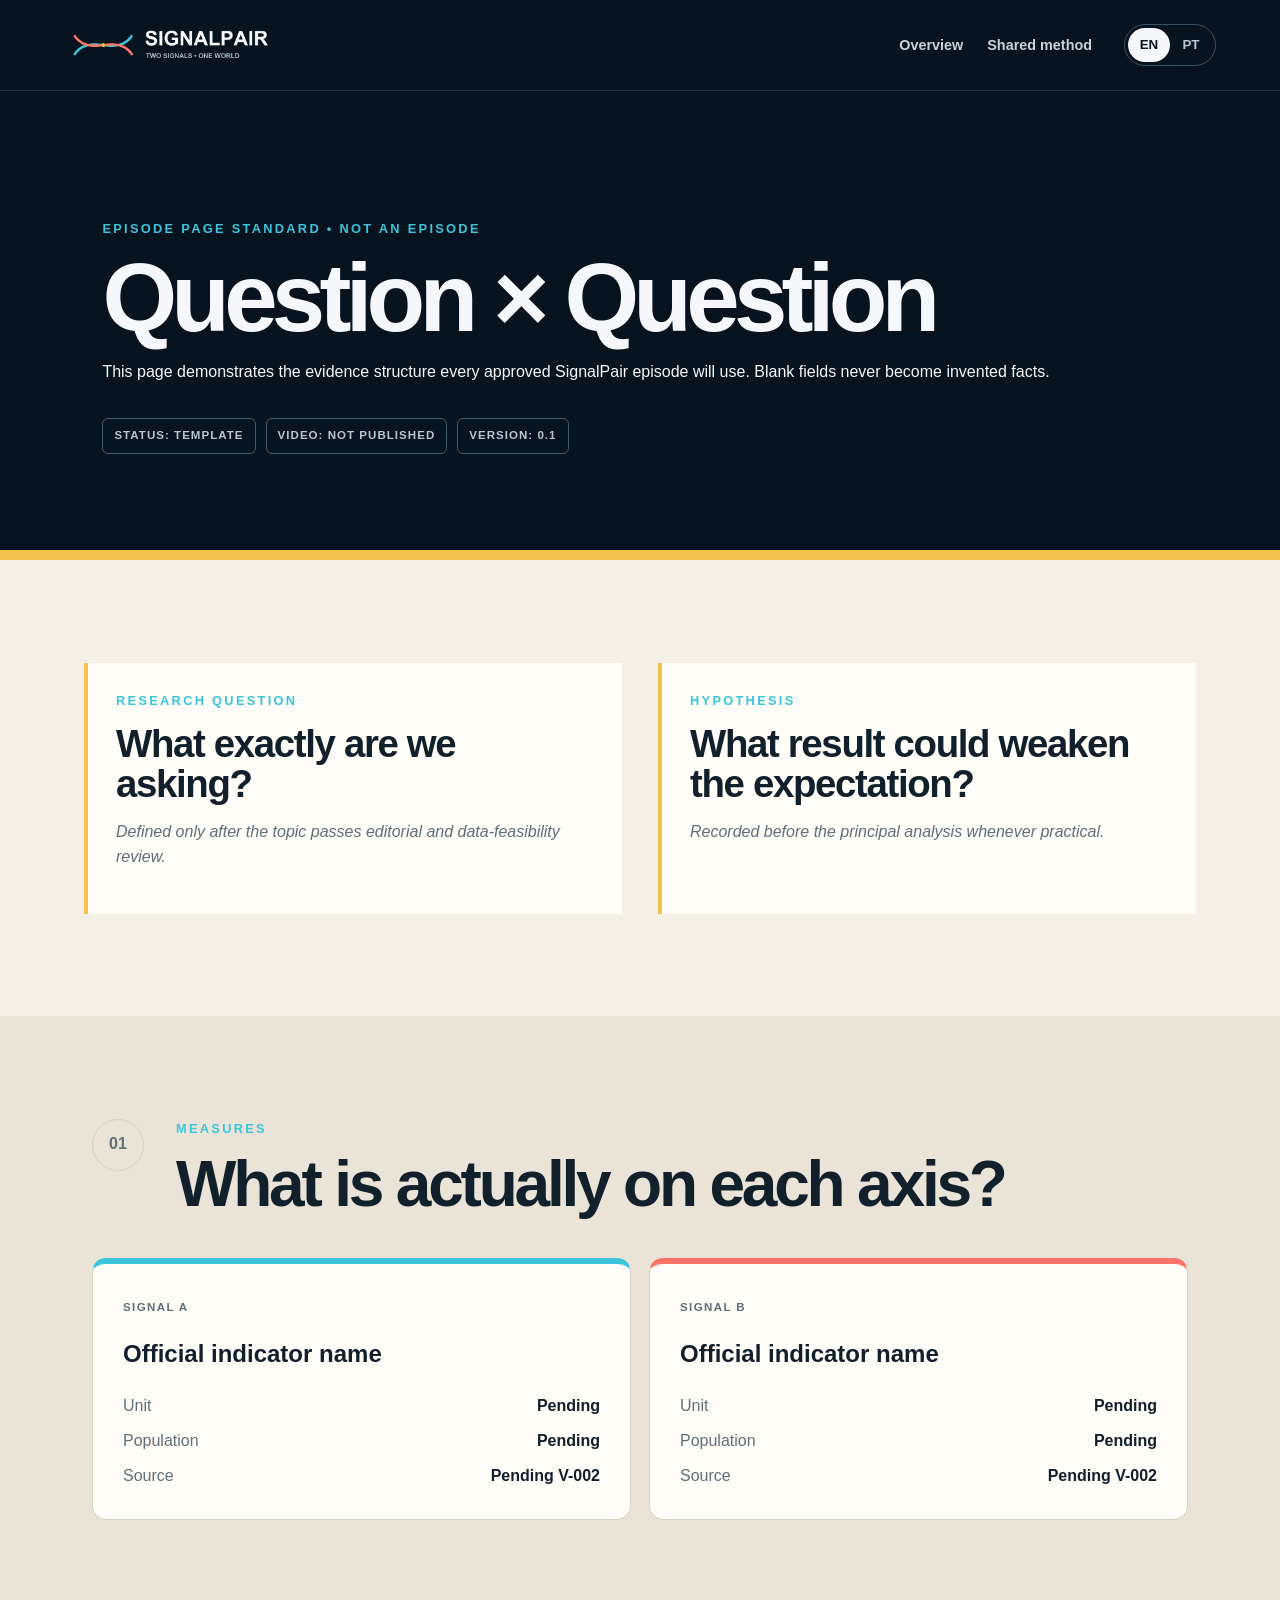
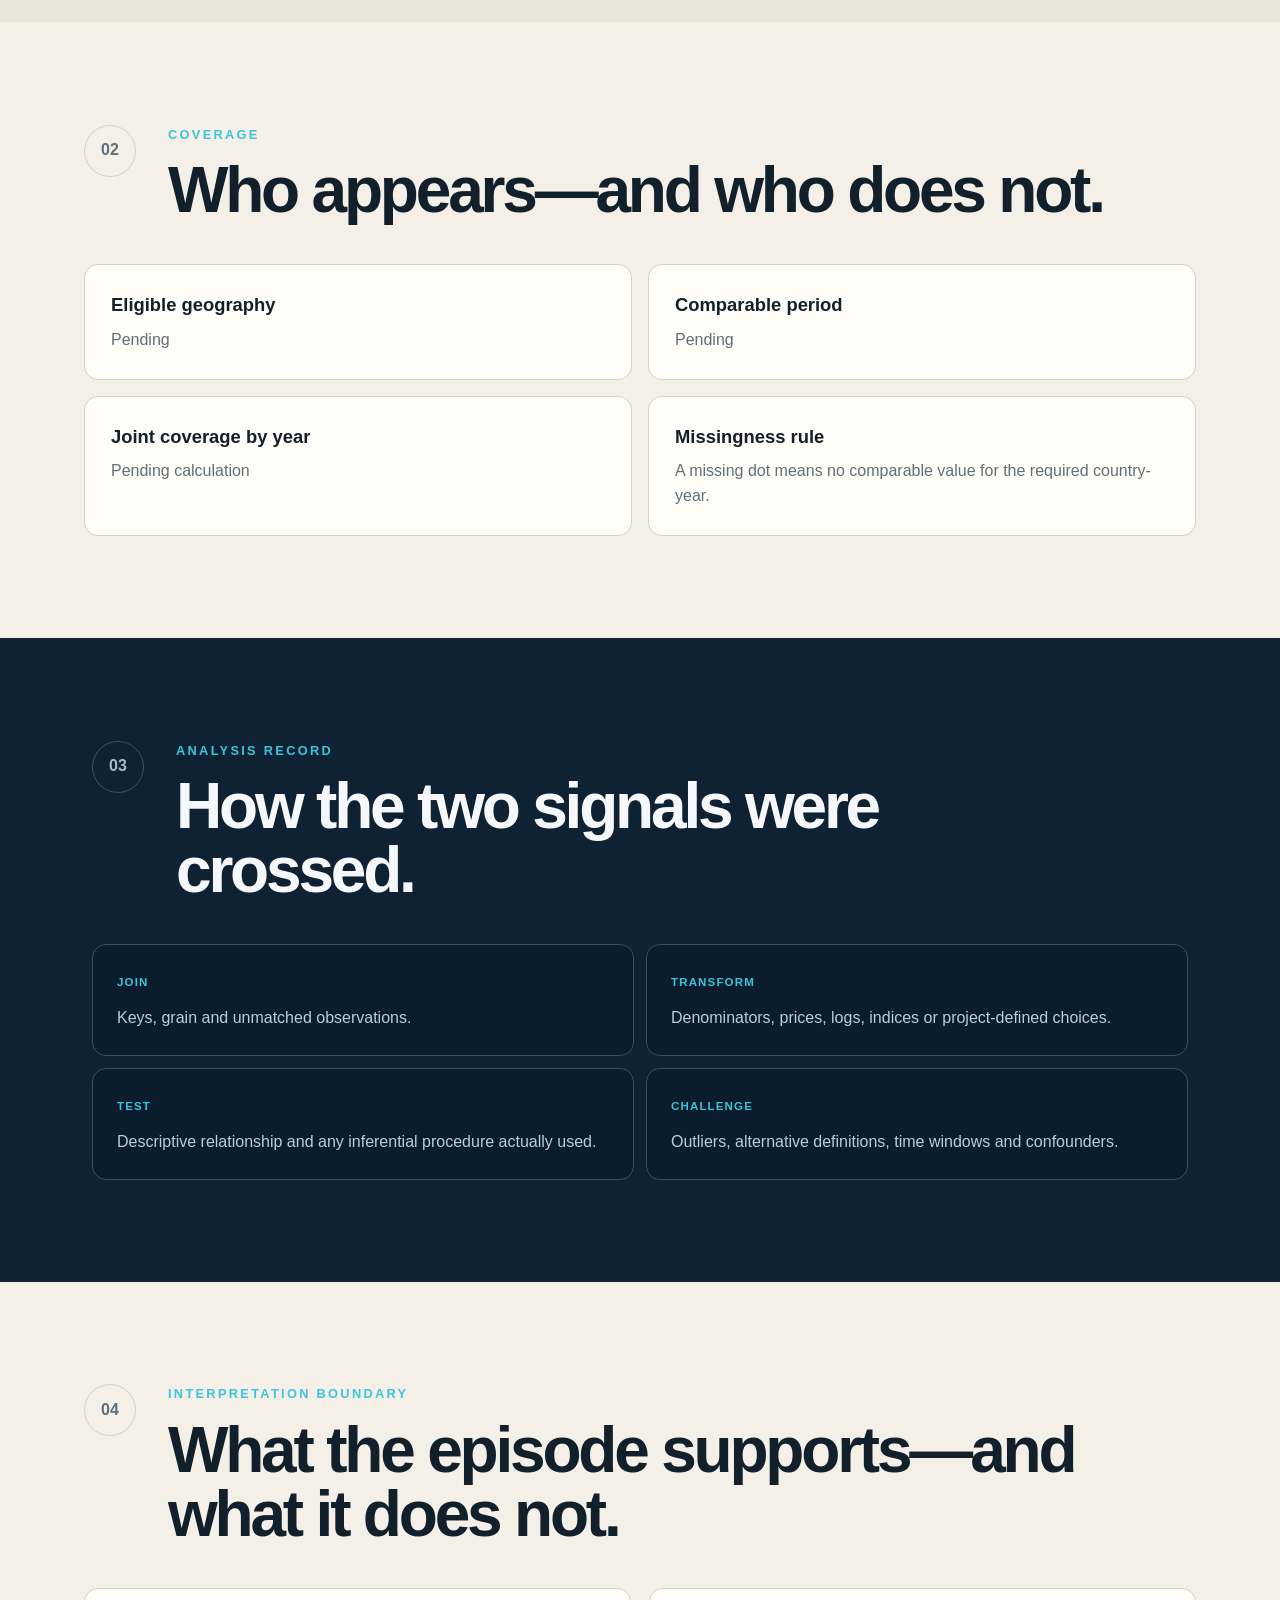
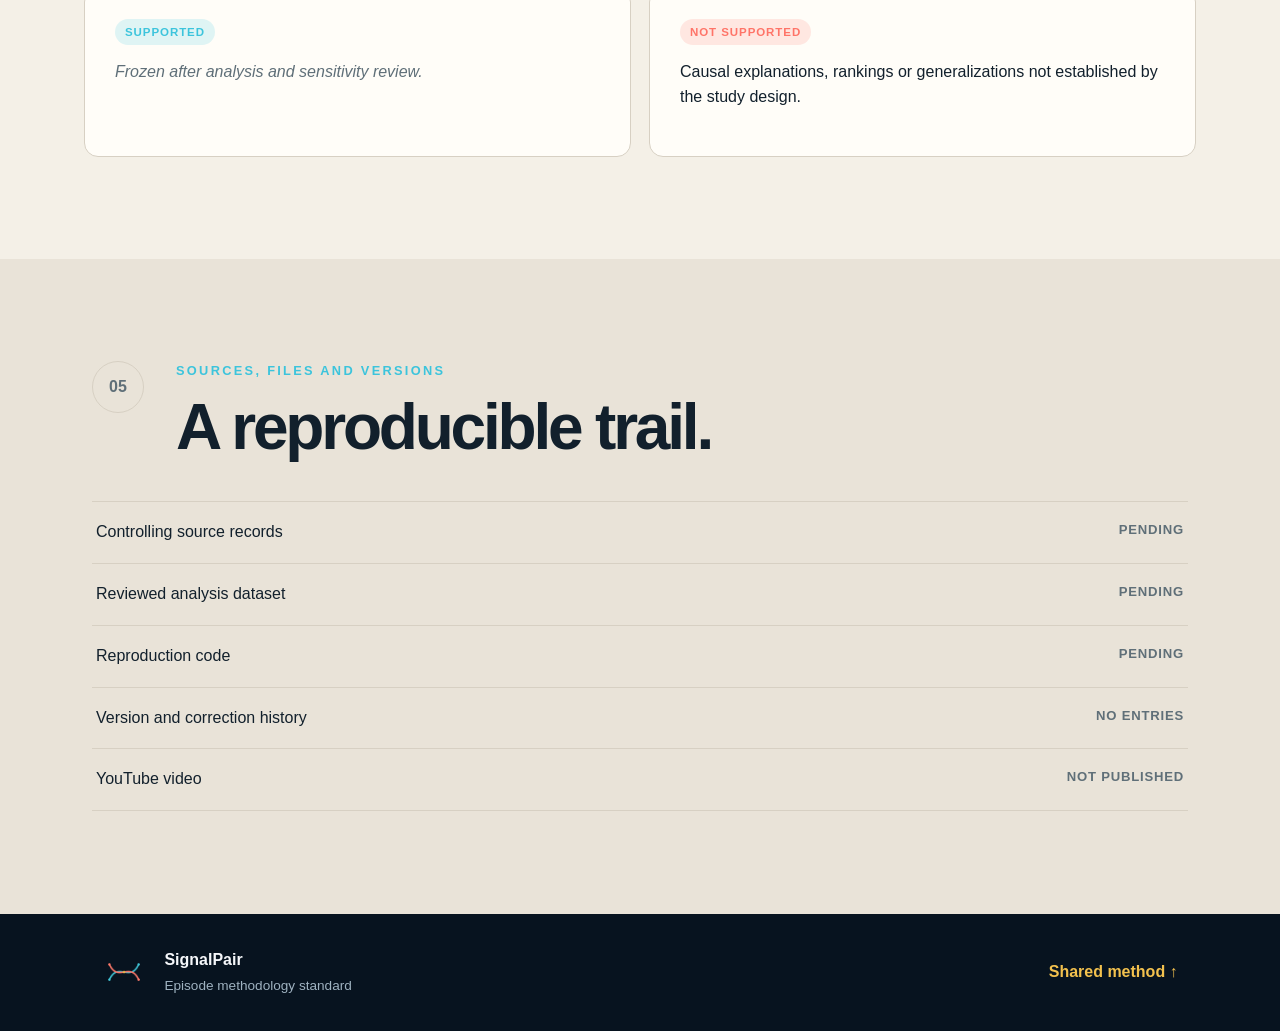
==== episode-template.html @ 3d1184ef "Launch SignalPair methodology hub" ====
<!doctype html>
<html lang="en">
<head>
  <meta charset="utf-8">
  <meta name="viewport" content="width=device-width, initial-scale=1">
  <meta name="description" content="SignalPair episode methodology page standard.">
  <meta name="theme-color" content="#07131F">
  <title>Episode page standard — SignalPair</title>
  <link rel="icon" href="assets/signalpair-profile.png">
  <link rel="stylesheet" href="styles.css">
  <script src="app.js" defer></script>
</head>
<body data-language="en">
  <a class="skip-link" href="#main">Skip to content</a>
  <div class="preview-banner" data-local-preview hidden><span data-lang="en">Template only — no episode data</span><span data-lang="pt">Apenas modelo — sem dados de episódio</span></div>
  <header class="site-header">
    <a class="brand" href="index.html" aria-label="SignalPair home"><img src="assets/signalpair-wordmark.png" alt="SignalPair"></a>
    <nav aria-label="Primary"><a href="index.html"><span data-lang="en">Overview</span><span data-lang="pt">Visão geral</span></a><a href="methodology.html"><span data-lang="en">Shared method</span><span data-lang="pt">Método compartilhado</span></a></nav>
    <div class="language-switch" role="group" aria-label="Language"><button type="button" data-set-language="en" aria-pressed="true">EN</button><button type="button" data-set-language="pt" aria-pressed="false">PT</button></div>
  </header>

  <main id="main">
    <section class="page-hero template-hero">
      <p class="eyebrow" data-lang="en">EPISODE PAGE STANDARD • NOT AN EPISODE</p>
      <p class="eyebrow" data-lang="pt">PADRÃO DE PÁGINA • NÃO É UM EPISÓDIO</p>
      <h1 data-lang="en">Question × Question</h1>
      <h1 data-lang="pt">Pergunta × Pergunta</h1>
      <p data-lang="en">This page demonstrates the evidence structure every approved SignalPair episode will use. Blank fields never become invented facts.</p>
      <p data-lang="pt">Esta página demonstra a estrutura de evidências usada por todo episódio aprovado do SignalPair. Campos vazios nunca se tornam fatos inventados.</p>
      <div class="metadata-strip"><span>STATUS: TEMPLATE</span><span>VIDEO: NOT PUBLISHED</span><span>VERSION: 0.1</span></div>
    </section>

    <section class="content-section">
      <div class="episode-summary">
        <div><p class="kicker" data-lang="en">Research question</p><p class="kicker" data-lang="pt">Pergunta de pesquisa</p><h2 data-lang="en">What exactly are we asking?</h2><h2 data-lang="pt">O que estamos perguntando exatamente?</h2><p class="placeholder" data-lang="en">Defined only after the topic passes editorial and data-feasibility review.</p><p class="placeholder" data-lang="pt">Definida somente após o tema passar pela revisão editorial e de viabilidade dos dados.</p></div>
        <div><p class="kicker" data-lang="en">Hypothesis</p><p class="kicker" data-lang="pt">Hipótese</p><h2 data-lang="en">What result could weaken the expectation?</h2><h2 data-lang="pt">Qual resultado poderia enfraquecer a expectativa?</h2><p class="placeholder" data-lang="en">Recorded before the principal analysis whenever practical.</p><p class="placeholder" data-lang="pt">Registrada antes da análise principal sempre que possível.</p></div>
      </div>
    </section>

    <section class="content-section tinted">
      <div class="content-intro"><span class="section-number">01</span><div><p class="kicker" data-lang="en">Measures</p><p class="kicker" data-lang="pt">Medidas</p><h2 data-lang="en">What is actually on each axis?</h2><h2 data-lang="pt">O que está realmente em cada eixo?</h2></div></div>
      <div class="variable-grid">
        <article class="variable cyan-border"><span>SIGNAL A</span><h3 data-lang="en">Official indicator name</h3><h3 data-lang="pt">Nome oficial do indicador</h3><dl><dt data-lang="en">Unit</dt><dt data-lang="pt">Unidade</dt><dd>Pending</dd><dt data-lang="en">Population</dt><dt data-lang="pt">População</dt><dd>Pending</dd><dt data-lang="en">Source</dt><dt data-lang="pt">Fonte</dt><dd>Pending V-002</dd></dl></article>
        <article class="variable coral-border"><span>SIGNAL B</span><h3 data-lang="en">Official indicator name</h3><h3 data-lang="pt">Nome oficial do indicador</h3><dl><dt data-lang="en">Unit</dt><dt data-lang="pt">Unidade</dt><dd>Pending</dd><dt data-lang="en">Population</dt><dt data-lang="pt">População</dt><dd>Pending</dd><dt data-lang="en">Source</dt><dt data-lang="pt">Fonte</dt><dd>Pending V-002</dd></dl></article>
      </div>
    </section>

    <section class="content-section">
      <div class="content-intro"><span class="section-number">02</span><div><p class="kicker" data-lang="en">Coverage</p><p class="kicker" data-lang="pt">Cobertura</p><h2 data-lang="en">Who appears—and who does not.</h2><h2 data-lang="pt">Quem aparece—e quem não aparece.</h2></div></div>
      <div class="record-grid">
        <article><strong data-lang="en">Eligible geography</strong><strong data-lang="pt">Geografia elegível</strong><p>Pending</p></article>
        <article><strong data-lang="en">Comparable period</strong><strong data-lang="pt">Período comparável</strong><p>Pending</p></article>
        <article><strong data-lang="en">Joint coverage by year</strong><strong data-lang="pt">Cobertura conjunta por ano</strong><p>Pending calculation</p></article>
        <article><strong data-lang="en">Missingness rule</strong><strong data-lang="pt">Regra de ausência</strong><p data-lang="en">A missing dot means no comparable value for the required country-year.</p><p data-lang="pt">Um ponto ausente significa que não há valor comparável para o país-ano exigido.</p></article>
      </div>
    </section>

    <section class="content-section dark-content">
      <div class="content-intro"><span class="section-number">03</span><div><p class="kicker" data-lang="en">Analysis record</p><p class="kicker" data-lang="pt">Registro da análise</p><h2 data-lang="en">How the two signals were crossed.</h2><h2 data-lang="pt">Como os dois sinais foram cruzados.</h2></div></div>
      <div class="analysis-list">
        <div><span>JOIN</span><p data-lang="en">Keys, grain and unmatched observations.</p><p data-lang="pt">Chaves, grão e observações sem correspondência.</p></div>
        <div><span>TRANSFORM</span><p data-lang="en">Denominators, prices, logs, indices or project-defined choices.</p><p data-lang="pt">Denominadores, preços, logaritmos, índices ou escolhas do projeto.</p></div>
        <div><span>TEST</span><p data-lang="en">Descriptive relationship and any inferential procedure actually used.</p><p data-lang="pt">Relação descritiva e qualquer procedimento inferencial realmente utilizado.</p></div>
        <div><span>CHALLENGE</span><p data-lang="en">Outliers, alternative definitions, time windows and confounders.</p><p data-lang="pt">Extremos, definições alternativas, janelas de tempo e confundidores.</p></div>
      </div>
    </section>

    <section class="content-section">
      <div class="content-intro"><span class="section-number">04</span><div><p class="kicker" data-lang="en">Interpretation boundary</p><p class="kicker" data-lang="pt">Limite de interpretação</p><h2 data-lang="en">What the episode supports—and what it does not.</h2><h2 data-lang="pt">O que o episódio sustenta—e o que não sustenta.</h2></div></div>
      <div class="two-column-record">
        <article><span class="status allowed" data-lang="en">Supported</span><span class="status allowed" data-lang="pt">Sustentado</span><p class="placeholder" data-lang="en">Frozen after analysis and sensitivity review.</p><p class="placeholder" data-lang="pt">Congelado após análise e revisão de sensibilidade.</p></article>
        <article><span class="status blocked" data-lang="en">Not supported</span><span class="status blocked" data-lang="pt">Não sustentado</span><p data-lang="en">Causal explanations, rankings or generalizations not established by the study design.</p><p data-lang="pt">Explicações causais, rankings ou generalizações não estabelecidos pelo desenho do estudo.</p></article>
      </div>
    </section>

    <section class="content-section tinted">
      <div class="content-intro"><span class="section-number">05</span><div><p class="kicker" data-lang="en">Sources, files and versions</p><p class="kicker" data-lang="pt">Fontes, arquivos e versões</p><h2 data-lang="en">A reproducible trail.</h2><h2 data-lang="pt">Uma trilha reproduzível.</h2></div></div>
      <ul class="download-list">
        <li><span data-lang="en">Controlling source records</span><span data-lang="pt">Registros das fontes controladoras</span><b>Pending</b></li>
        <li><span data-lang="en">Reviewed analysis dataset</span><span data-lang="pt">Dataset revisado da análise</span><b>Pending</b></li>
        <li><span data-lang="en">Reproduction code</span><span data-lang="pt">Código de reprodução</span><b>Pending</b></li>
        <li><span data-lang="en">Version and correction history</span><span data-lang="pt">Histórico de versões e correções</span><b>No entries</b></li>
        <li><span data-lang="en">YouTube video</span><span data-lang="pt">Vídeo no YouTube</span><b>Not published</b></li>
      </ul>
    </section>
  </main>

  <footer><img src="assets/signalpair-profile.png" alt="" width="44" height="44"><div><strong>SignalPair</strong><p data-lang="en">Episode methodology standard</p><p data-lang="pt">Padrão metodológico de episódio</p></div><a href="methodology.html"><span data-lang="en">Shared method ↑</span><span data-lang="pt">Método compartilhado ↑</span></a></footer>
</body>
</html>
---- styles.css ----
:root {
  --midnight: #07131f;
  --surface: #0e2233;
  --paper: #f4f0e7;
  --paper-2: #fffdf8;
  --ink: #12202c;
  --muted: #5f6f78;
  --line: #d7d0c3;
  --cyan: #3cc4dc;
  --coral: #ff7468;
  --gold: #f2c14e;
  --white: #f5f7fa;
  --radius: 22px;
  --shadow: 0 18px 50px rgba(7, 19, 31, .12);
  font-family: Arial, Helvetica, "Noto Sans", sans-serif;
  color-scheme: light;
}
* { box-sizing: border-box; }
html { scroll-behavior: smooth; }
body { margin: 0; background: var(--paper); color: var(--ink); line-height: 1.55; }
body[data-language="en"] [data-lang="pt"],
body[data-language="pt"] [data-lang="en"] { display: none !important; }
a { color: inherit; }
button, a { -webkit-tap-highlight-color: transparent; }
:focus-visible { outline: 4px solid var(--gold); outline-offset: 4px; border-radius: 6px; }
.skip-link { position: fixed; left: 16px; top: -70px; z-index: 100; padding: 12px 16px; background: var(--gold); color: var(--midnight); font-weight: 800; }
.skip-link:focus { top: 16px; }
.preview-banner { padding: 8px 18px; background: var(--gold); color: var(--midnight); text-align: center; font-size: .82rem; font-weight: 800; letter-spacing: .06em; text-transform: uppercase; }
.site-header { min-height: 82px; padding: 14px clamp(20px, 5vw, 72px); display: grid; grid-template-columns: minmax(180px, 1fr) auto auto; align-items: center; gap: 32px; background: var(--midnight); color: var(--white); position: sticky; top: 0; z-index: 20; border-bottom: 1px solid rgba(255,255,255,.12); }
.brand img { display: block; width: min(246px, 42vw); height: auto; }
nav { display: flex; gap: 24px; font-size: .9rem; font-weight: 700; }
nav a { color: #c6d3dc; text-decoration: none; }
nav a:hover { color: var(--white); }
.language-switch { display: flex; padding: 3px; border: 1px solid #385064; border-radius: 999px; }
.language-switch button { width: 42px; min-height: 34px; border: 0; border-radius: 999px; color: #b9c9d4; background: transparent; font-weight: 800; cursor: pointer; }
.language-switch button[aria-pressed="true"] { background: var(--white); color: var(--midnight); }
.hero { padding: clamp(70px, 11vw, 150px) clamp(22px, 8vw, 120px) 72px; min-height: 72vh; background: var(--midnight); color: var(--white); border-radius: 0 0 46px 46px; overflow: hidden; position: relative; }
.hero::after { content: ""; width: 440px; height: 440px; position: absolute; right: -180px; bottom: -250px; border: 84px solid rgba(60,196,220,.08); border-radius: 50%; pointer-events: none; }
.eyebrow, .kicker { margin: 0 0 14px; font-size: .8rem; font-weight: 800; letter-spacing: .18em; text-transform: uppercase; color: var(--cyan); }
.hero h1 { max-width: 920px; margin: 0; font-size: clamp(3.3rem, 8.4vw, 8.6rem); line-height: .93; letter-spacing: -.065em; }
.hero h1 em { color: var(--gold); font-style: normal; }
.hero-copy { max-width: 720px; margin: 32px 0 0; color: #bdccd6; font-size: clamp(1.08rem, 2vw, 1.45rem); }
.hero-actions { display: flex; flex-wrap: wrap; gap: 12px; margin-top: 34px; }
.button { padding: 14px 20px; border-radius: 999px; text-decoration: none; font-weight: 800; }
.button.primary { background: var(--gold); color: var(--midnight); }
.button.secondary { border: 1px solid #476074; color: var(--white); }
.promise-list { display: flex; flex-wrap: wrap; gap: 28px; padding: 0; margin: 58px 0 0; list-style: none; color: #d4e0e7; font-size: .92rem; font-weight: 700; }
.promise-list li { display: flex; align-items: center; gap: 10px; }
.signal { width: 10px; height: 10px; border-radius: 50%; }
.cyan { background: var(--cyan); }
.coral { background: var(--coral); }
.gold { background: var(--gold); }
.section { max-width: 1240px; margin: 0 auto; padding: clamp(74px, 9vw, 128px) clamp(22px, 5vw, 72px); }
.section-heading { display: grid; grid-template-columns: 64px 1fr; gap: 20px; align-items: start; margin-bottom: 42px; }
.section-number { width: 52px; height: 52px; display: grid; place-items: center; border: 1px solid var(--line); border-radius: 50%; color: var(--muted); font-weight: 800; }
.section h2 { margin: 0; font-size: clamp(2.25rem, 5vw, 5rem); line-height: 1; letter-spacing: -.05em; }
.missing-card { display: grid; grid-template-columns: minmax(260px, .9fr) 1.2fr; gap: clamp(28px, 6vw, 90px); align-items: center; padding: clamp(26px, 5vw, 64px); background: var(--paper-2); border: 1px solid var(--line); border-radius: var(--radius); box-shadow: var(--shadow); }
.dot-demo { min-height: 270px; position: relative; background-image: linear-gradient(var(--line) 1px, transparent 1px), linear-gradient(90deg, var(--line) 1px, transparent 1px); background-size: 54px 54px; border-left: 3px solid var(--ink); border-bottom: 3px solid var(--ink); }
.country-dot { position: absolute; width: 28px; height: 28px; border: 3px solid var(--paper-2); border-radius: 50%; box-shadow: 0 4px 12px rgba(7,19,31,.18); }
.dot-a { background: var(--cyan); left: 24%; bottom: 22%; }
.dot-b { background: var(--coral); left: 55%; bottom: 54%; }
.dot-c { background: var(--gold); left: 76%; bottom: 35%; }
.dot-missing { left: 42%; bottom: 76%; border: 3px dashed #9a958d; background: transparent; box-shadow: none; opacity: .55; }
.dot-missing::after { content: "×"; position: absolute; inset: -4px; display: grid; place-items: center; color: #77736d; font-weight: 900; }
.big-rule { margin: 0 0 16px; font-size: clamp(1.55rem, 3.2vw, 2.7rem); line-height: 1.08; font-weight: 800; letter-spacing: -.03em; }
.missing-card p:last-child { color: var(--muted); font-size: 1.05rem; }
.dark-section { max-width: none; padding-left: max(clamp(22px,5vw,72px), calc((100vw - 1240px)/2 + 72px)); padding-right: max(clamp(22px,5vw,72px), calc((100vw - 1240px)/2 + 72px)); background: var(--surface); color: var(--white); }
.dark-section .section-number { border-color: #3a5265; color: #a7bac6; }
.contrast-grid { display: grid; grid-template-columns: repeat(2, minmax(0, 1fr)); gap: 18px; }
.contrast-grid article { padding: clamp(28px, 4vw, 52px); border: 1px solid #365064; border-radius: var(--radius); background: rgba(7,19,31,.42); }
.card-label { display: inline-block; margin-bottom: 34px; color: var(--cyan); font-size: .78rem; letter-spacing: .14em; text-transform: uppercase; font-weight: 800; }
.card-label.warning { color: var(--coral); }
.contrast-grid h3 { margin: 0; max-width: 500px; font-size: clamp(1.6rem, 3vw, 2.8rem); line-height: 1.05; letter-spacing: -.035em; }
.contrast-grid p { max-width: 500px; margin: 18px 0 0; color: #bdccd6; }
.method-steps { padding: 0; margin: 0; list-style: none; counter-reset: method; border-top: 1px solid var(--line); }
.method-steps li { counter-increment: method; display: grid; grid-template-columns: 60px minmax(110px, .45fr) 1fr; gap: 20px; align-items: baseline; padding: 22px 4px; border-bottom: 1px solid var(--line); }
.method-steps li::before { content: "0" counter(method); color: var(--coral); font-size: .78rem; letter-spacing: .1em; font-weight: 800; }
.method-steps strong { font-size: 1.1rem; }
.method-steps span { color: var(--muted); }
.empty-state { padding: clamp(30px, 6vw, 70px); border: 1px dashed #9d978c; border-radius: var(--radius); background: rgba(255,255,255,.35); }
.empty-state p { max-width: 780px; margin-top: 0; font-size: 1.08rem; color: var(--muted); }
.empty-state a { font-weight: 800; text-decoration-thickness: 2px; text-underline-offset: 5px; }
footer { display: grid; grid-template-columns: auto 1fr auto; gap: 18px; align-items: center; padding: 34px clamp(22px, 8vw, 120px); background: var(--midnight); color: var(--white); }
footer img { border-radius: 50%; }
footer p { margin: 3px 0 0; color: #9fb2c0; font-size: .85rem; }
footer a { color: var(--gold); font-weight: 800; text-decoration: none; }
@media (max-width: 780px) {
  .site-header { grid-template-columns: 1fr auto; gap: 14px; }
  nav { grid-column: 1 / -1; grid-row: 2; overflow-x: auto; padding-bottom: 4px; }
  .hero { min-height: auto; border-radius: 0 0 28px 28px; }
  .hero h1 { font-size: clamp(3rem, 15vw, 5.5rem); }
  .promise-list { gap: 14px 22px; margin-top: 40px; }
  .section-heading { grid-template-columns: 48px 1fr; gap: 14px; }
  .section-number { width: 42px; height: 42px; }
  .missing-card, .contrast-grid { grid-template-columns: 1fr; }
  .dot-demo { min-height: 230px; }
  .method-steps li { grid-template-columns: 42px 1fr; gap: 8px 14px; }
  .method-steps li span { grid-column: 2; }
  footer { grid-template-columns: auto 1fr; }
  footer a { grid-column: 2; }
}
@media (prefers-reduced-motion: reduce) {
  html { scroll-behavior: auto; }
}


/* C-006: long-form methodology and episode record */
.page-hero { padding: clamp(72px, 10vw, 132px) clamp(22px, 8vw, 120px) clamp(58px, 8vw, 96px); background: var(--midnight); color: var(--white); }
.page-hero h1 { max-width: 980px; margin: 0; font-size: clamp(3.1rem, 7.5vw, 7.2rem); line-height: .95; letter-spacing: -.06em; }
.page-hero > p:last-child { max-width: 780px; margin: 28px 0 0; color: #bdccd6; font-size: 1.15rem; }
.template-hero { border-bottom: 10px solid var(--gold); }
.metadata-strip { display: flex; flex-wrap: wrap; gap: 10px; margin-top: 34px; }
.metadata-strip span { padding: 8px 11px; border: 1px solid #415a6c; border-radius: 6px; color: #b8c8d2; font-size: .72rem; letter-spacing: .09em; font-weight: 800; }
.content-section { max-width: 1240px; margin: 0 auto; padding: clamp(68px, 8vw, 116px) clamp(22px, 5vw, 72px); }
.content-section.tinted { max-width: none; padding-left: max(clamp(22px,5vw,72px), calc((100vw - 1240px)/2 + 72px)); padding-right: max(clamp(22px,5vw,72px), calc((100vw - 1240px)/2 + 72px)); background: #e9e3d8; }
.content-intro { display: grid; grid-template-columns: 64px minmax(0, 1fr); gap: 20px; margin-bottom: 42px; }
.content-intro h2 { max-width: 950px; margin: 0; font-size: clamp(2.2rem, 5vw, 4.7rem); line-height: 1; letter-spacing: -.05em; }
.detail-stack { border-top: 1px solid var(--line); }
.detail-stack details { border-bottom: 1px solid var(--line); }
.detail-stack summary { display: grid; grid-template-columns: 52px 1fr; gap: 14px; align-items: center; padding: 22px 4px; cursor: pointer; list-style: none; }
.detail-stack summary::-webkit-details-marker { display: none; }
.detail-stack summary span { color: var(--coral); font-size: .82rem; font-weight: 800; }
.detail-stack summary strong { font-size: clamp(1.05rem, 2.2vw, 1.4rem); }
.detail-stack details p { max-width: 800px; margin: -6px 0 26px 66px; color: var(--muted); }
.source-ladder { list-style: none; padding: 0; margin: 0; display: grid; gap: 12px; }
.source-ladder li { display: grid; grid-template-columns: 54px 1fr; gap: 18px; padding: 22px; background: var(--paper-2); border: 1px solid var(--line); border-radius: 14px; }
.source-ladder li > span { width: 38px; height: 38px; display: grid; place-items: center; border-radius: 50%; background: var(--midnight); color: var(--white); font-weight: 800; }
.source-ladder strong { display: block; font-size: 1.08rem; }
.source-ladder p { margin: 5px 0 0; color: var(--muted); }
.check-grid, .record-grid { display: grid; grid-template-columns: repeat(2, minmax(0, 1fr)); gap: 16px; }
.check-grid article, .record-grid article { padding: 26px; background: var(--paper-2); border: 1px solid var(--line); border-radius: 14px; }
.check-grid strong, .record-grid strong { font-size: 1.15rem; }
.check-grid p, .record-grid p { margin: 8px 0 0; color: var(--muted); }
.rule-callout { display: grid; grid-template-columns: auto 1fr; gap: 24px; align-items: center; margin-top: 22px; padding: 28px; border: 2px solid var(--gold); border-radius: 14px; background: #fff7db; }
.rule-icon { width: 52px; height: 52px; display: grid; place-items: center; border: 3px dashed #83785a; border-radius: 50%; font-size: 0; }
.rule-callout strong { font-size: 1.2rem; }
.rule-callout p { margin: 6px 0 0; color: var(--muted); }
.dark-content { max-width: none; padding-left: max(clamp(22px,5vw,72px), calc((100vw - 1240px)/2 + 72px)); padding-right: max(clamp(22px,5vw,72px), calc((100vw - 1240px)/2 + 72px)); background: var(--surface); color: var(--white); }
.dark-content .section-number { border-color: #3a5265; color: #a7bac6; }
.claim-scale { display: grid; gap: 10px; }
.claim-scale > div { display: grid; grid-template-columns: 210px 1fr; gap: 22px; align-items: center; padding: 24px; border: 1px solid #365064; border-radius: 14px; background: rgba(7,19,31,.36); }
.status { width: max-content; padding: 7px 10px; border-radius: 999px; font-size: .72rem; letter-spacing: .08em; text-transform: uppercase; font-weight: 800; }
.status.allowed { background: rgba(60,196,220,.16); color: var(--cyan); }
.status.conditional { background: rgba(242,193,78,.16); color: var(--gold); }
.status.blocked { background: rgba(255,116,104,.16); color: var(--coral); }
.artifact-list, .download-list { padding: 0; margin: 0; list-style: none; border-top: 1px solid var(--line); }
.artifact-list li, .download-list li { display: flex; justify-content: space-between; gap: 24px; padding: 18px 4px; border-bottom: 1px solid var(--line); }
.artifact-list li::before { content: "↳"; color: var(--coral); font-weight: 900; }
.artifact-list li span { flex: 1; }
.text-link { display: inline-block; margin-top: 30px; font-size: 1.05rem; font-weight: 800; text-underline-offset: 6px; }
.prose-grid { display: grid; grid-template-columns: repeat(2, minmax(0,1fr)); gap: 24px; }
.prose-grid p { margin: 0; padding: 26px; background: var(--paper-2); border-radius: 14px; color: var(--muted); }
.episode-summary { display: grid; grid-template-columns: repeat(2,minmax(0,1fr)); gap: 36px; }
.episode-summary > div { padding: 28px; border-left: 4px solid var(--gold); background: var(--paper-2); }
.episode-summary h2 { margin: 0; font-size: clamp(1.7rem,3vw,2.7rem); line-height: 1.04; letter-spacing: -.035em; }
.placeholder { color: var(--muted); font-style: italic; }
.variable-grid { display: grid; grid-template-columns: repeat(2,minmax(0,1fr)); gap: 18px; }
.variable { padding: 30px; background: var(--paper-2); border: 1px solid var(--line); border-top-width: 6px; border-radius: 14px; }
.variable.cyan-border { border-top-color: var(--cyan); }
.variable.coral-border { border-top-color: var(--coral); }
.variable > span { color: var(--muted); font-size: .72rem; letter-spacing: .12em; font-weight: 800; }
.variable h3 { margin: 16px 0 22px; font-size: 1.5rem; }
.variable dl { display: grid; grid-template-columns: 1fr 1fr; gap: 10px; margin: 0; }
.variable dt { color: var(--muted); }
.variable dd { margin: 0; text-align: right; font-weight: 700; }
.analysis-list { display: grid; grid-template-columns: repeat(2,minmax(0,1fr)); gap: 12px; }
.analysis-list > div { padding: 24px; border: 1px solid #365064; border-radius: 14px; background: rgba(7,19,31,.36); }
.analysis-list span { color: var(--cyan); font-size: .72rem; letter-spacing: .1em; font-weight: 800; }
.analysis-list p { margin: 12px 0 0; color: #bdccd6; }
.two-column-record { display: grid; grid-template-columns: repeat(2,minmax(0,1fr)); gap: 18px; }
.two-column-record article { padding: 30px; border: 1px solid var(--line); border-radius: 14px; background: var(--paper-2); }
.download-list b { color: var(--muted); font-size: .82rem; text-transform: uppercase; letter-spacing: .06em; }
@media (max-width: 780px) {
  .page-hero h1 { font-size: clamp(3rem, 15vw, 5.5rem); }
  .content-intro { grid-template-columns: 48px 1fr; gap: 14px; }
  .detail-stack details p { margin-left: 0; }
  .check-grid, .record-grid, .prose-grid, .episode-summary, .variable-grid, .analysis-list, .two-column-record { grid-template-columns: 1fr; }
  .claim-scale > div { grid-template-columns: 1fr; gap: 12px; }
  .rule-callout { grid-template-columns: 1fr; }
  .download-list li { flex-direction: column; gap: 5px; }
}

/* C-006 mobile overflow correction */
html, body { max-width: 100%; overflow-x: clip; }
.site-header, main, section, nav, .hero-copy, .promise-list { min-width: 0; }
@media (max-width: 780px) {
  .site-header { grid-template-columns: minmax(0, 1fr) auto; padding-left: 16px; padding-right: 16px; }
  .brand img { width: 145px; max-width: 100%; }
  .language-switch { justify-self: end; }
  nav { width: 100%; min-width: 0; gap: 20px; }
  nav a { flex: 0 0 auto; }
  .hero { padding-left: 20px; padding-right: 20px; }
  .hero-copy { max-width: 100%; overflow-wrap: anywhere; }
  .hero-actions .button { flex: 1 1 145px; text-align: center; }
  .promise-list { width: 100%; }
  .promise-list li { max-width: 100%; }
}
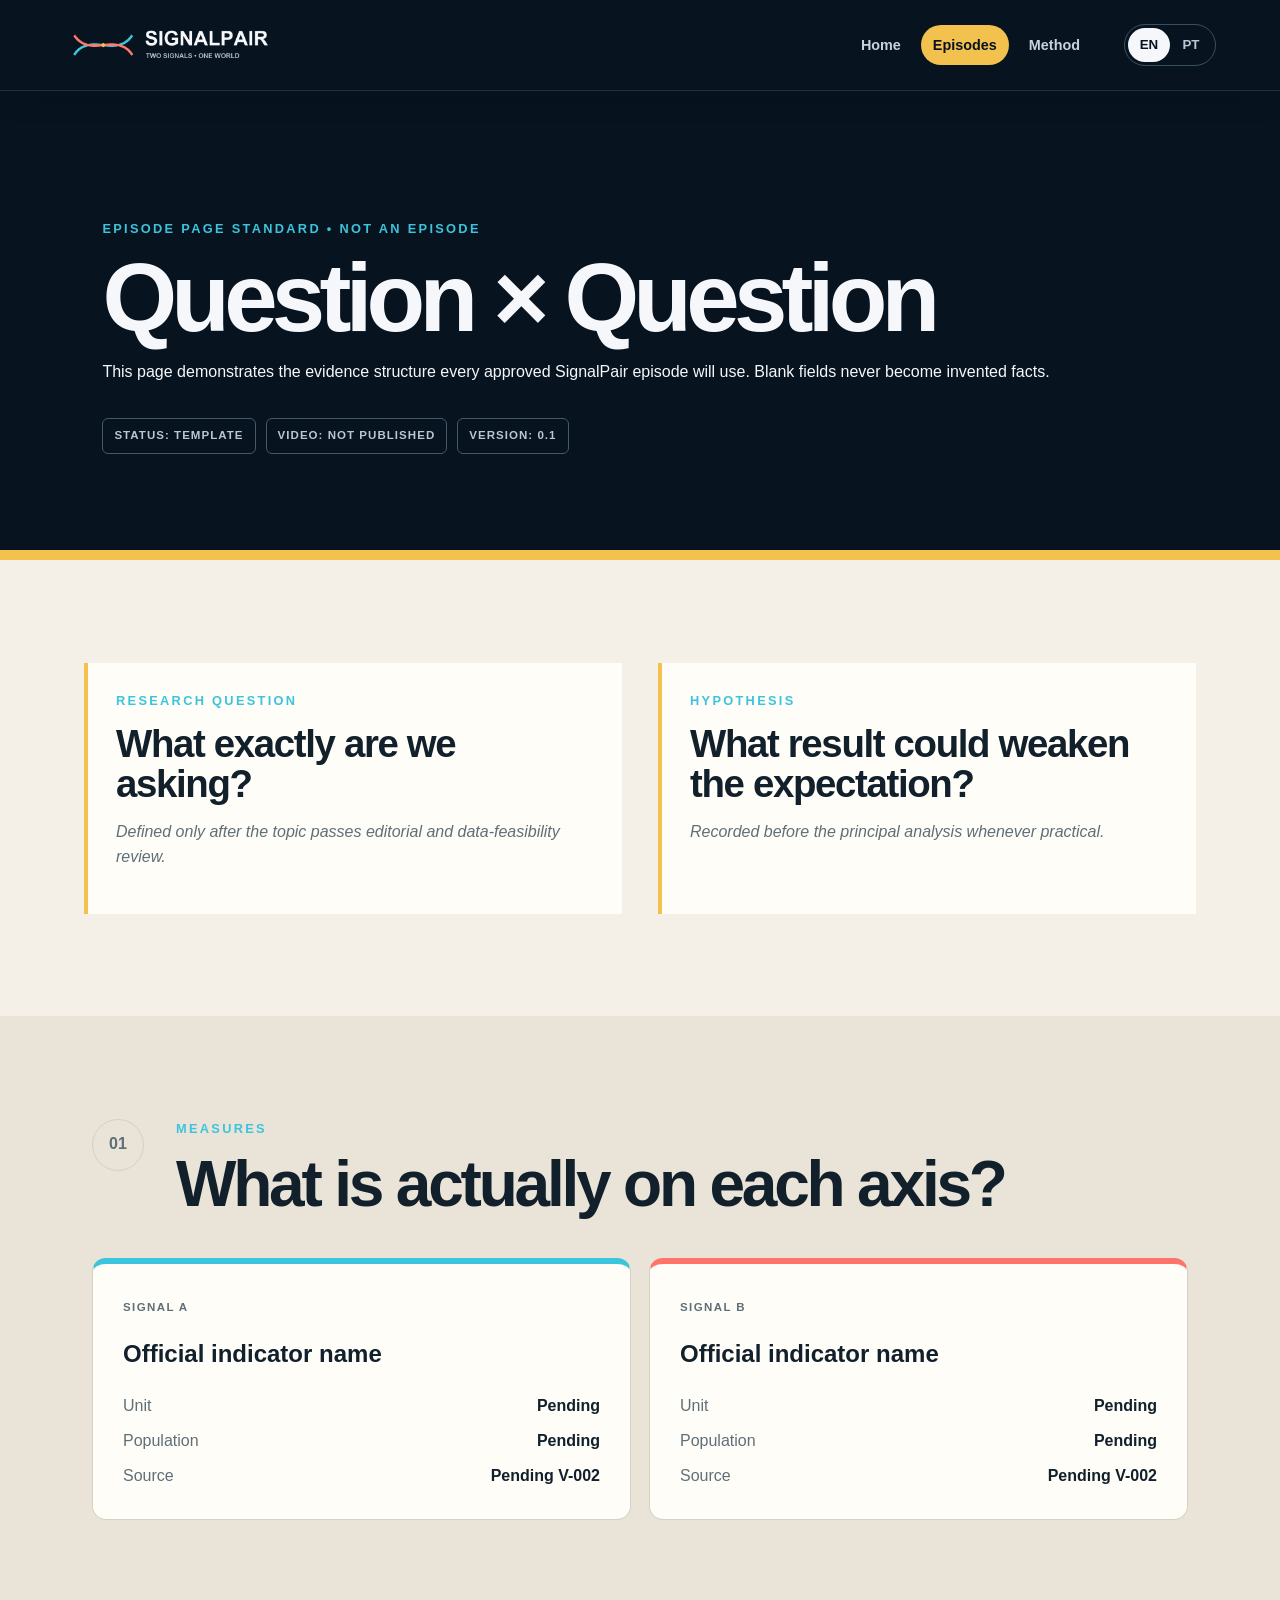
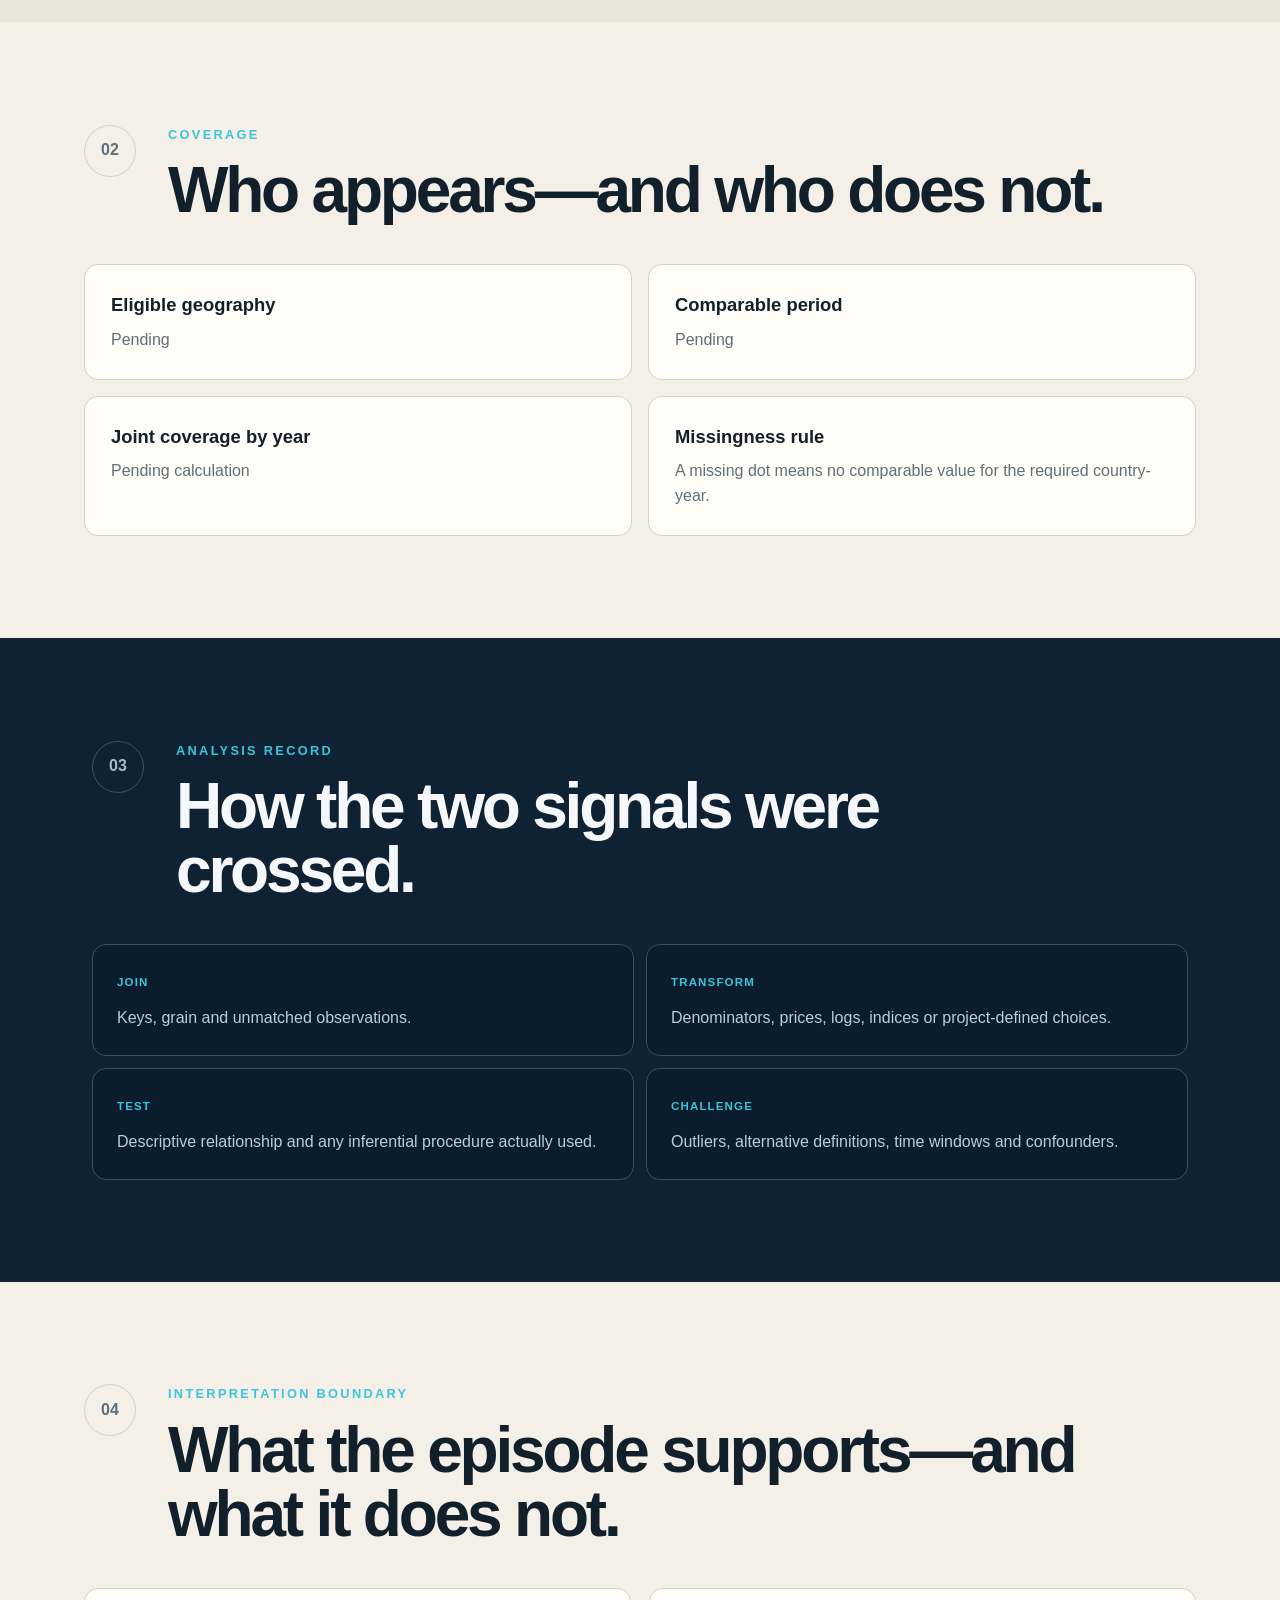
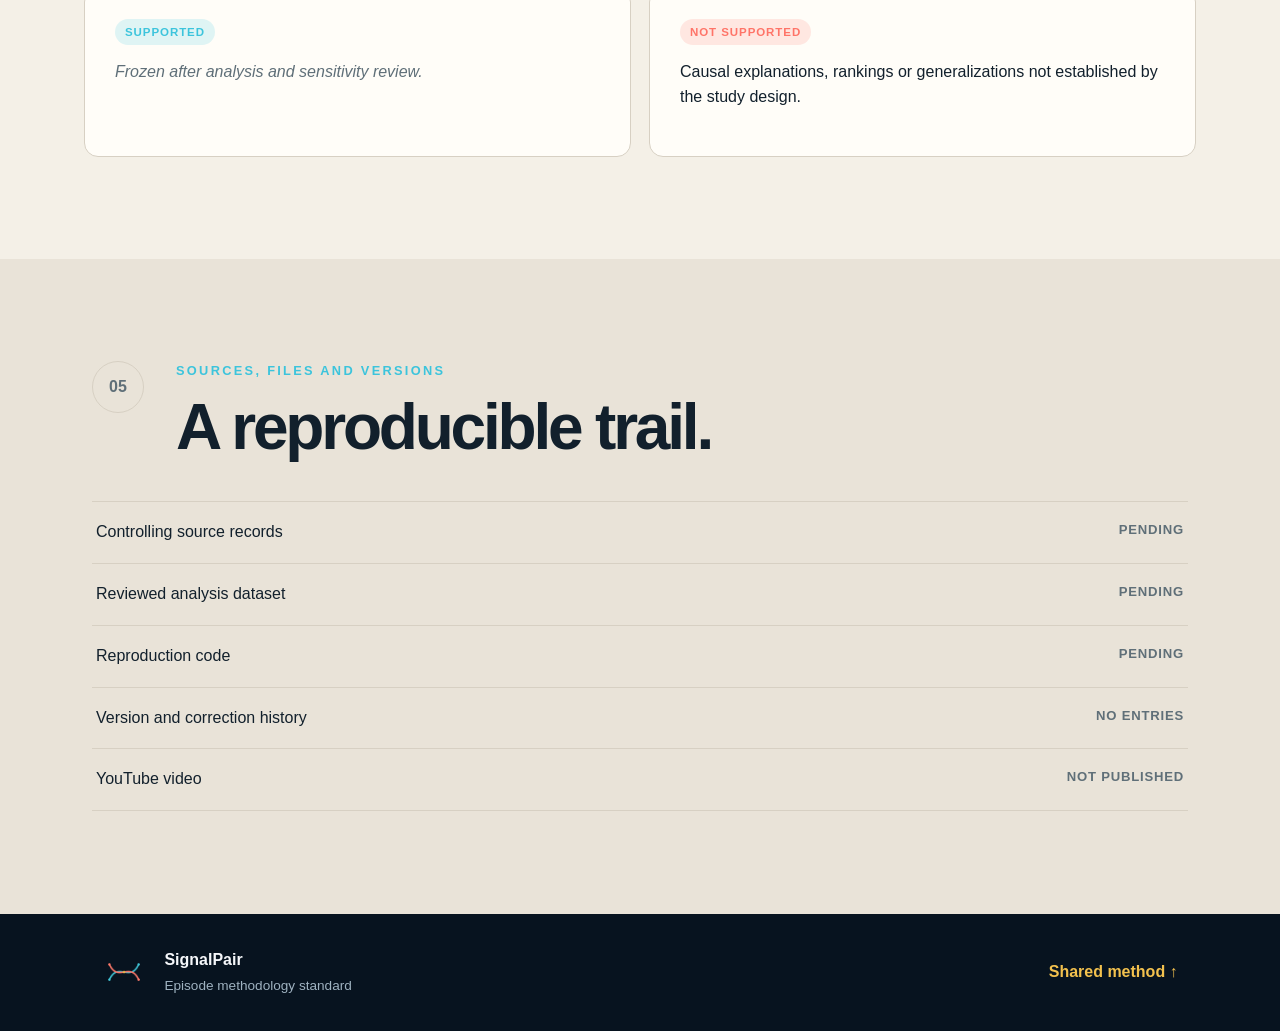
==== commit 8da7027b: "Publish unified navigation and episode 2 methodology" ====
--- a/episode-template.html
+++ b/episode-template.html
@@ -13,9 +13,10 @@
 <body data-language="en">
   <a class="skip-link" href="#main">Skip to content</a>
   <div class="preview-banner" data-local-preview hidden><span data-lang="en">Template only — no episode data</span><span data-lang="pt">Apenas modelo — sem dados de episódio</span></div>
-  <header class="site-header">
+  <!-- GLOBAL HEADER CONTRACT: keep this header identical on every SignalPair page. -->
+  <header class="site-header" data-site-header>
     <a class="brand" href="index.html" aria-label="SignalPair home"><img src="assets/signalpair-wordmark.png" alt="SignalPair"></a>
-    <nav aria-label="Primary"><a href="index.html"><span data-lang="en">Overview</span><span data-lang="pt">Visão geral</span></a><a href="methodology.html"><span data-lang="en">Shared method</span><span data-lang="pt">Método compartilhado</span></a></nav>
+    <nav class="site-nav" data-global-nav aria-label="Primary"><a href="index.html" data-nav="home"><span data-lang="en">Home</span><span data-lang="pt">Início</span></a><a href="index.html#episodes" data-nav="episodes"><span data-lang="en">Episodes</span><span data-lang="pt">Episódios</span></a><a href="methodology.html" data-nav="method"><span data-lang="en">Method</span><span data-lang="pt">Método</span></a></nav>
     <div class="language-switch" role="group" aria-label="Language"><button type="button" data-set-language="en" aria-pressed="true">EN</button><button type="button" data-set-language="pt" aria-pressed="false">PT</button></div>
   </header>
 
--- a/styles.css
+++ b/styles.css
@@ -26,11 +26,12 @@
 .skip-link { position: fixed; left: 16px; top: -70px; z-index: 100; padding: 12px 16px; background: var(--gold); color: var(--midnight); font-weight: 800; }
 .skip-link:focus { top: 16px; }
 .preview-banner { padding: 8px 18px; background: var(--gold); color: var(--midnight); text-align: center; font-size: .82rem; font-weight: 800; letter-spacing: .06em; text-transform: uppercase; }
-.site-header { min-height: 82px; padding: 14px clamp(20px, 5vw, 72px); display: grid; grid-template-columns: minmax(180px, 1fr) auto auto; align-items: center; gap: 32px; background: var(--midnight); color: var(--white); position: sticky; top: 0; z-index: 20; border-bottom: 1px solid rgba(255,255,255,.12); }
+.site-header { min-height: 82px; padding: 14px clamp(20px, 5vw, 72px); display: grid; grid-template-columns: minmax(180px, 1fr) auto auto; align-items: center; gap: 32px; background: var(--midnight); color: var(--white); position: sticky; top: 0; z-index: 40; border-bottom: 1px solid rgba(255,255,255,.12); box-shadow: 0 8px 24px rgba(7,19,31,.14); }
 .brand img { display: block; width: min(246px, 42vw); height: auto; }
-nav { display: flex; gap: 24px; font-size: .9rem; font-weight: 700; }
-nav a { color: #c6d3dc; text-decoration: none; }
-nav a:hover { color: var(--white); }
+.site-nav { display: flex; gap: 8px; font-size: .9rem; font-weight: 700; }
+.site-nav a { min-height: 40px; display: flex; align-items: center; padding: 8px 12px; border-radius: 999px; color: #c6d3dc; text-decoration: none; white-space: nowrap; }
+.site-nav a:hover { color: var(--white); background: rgba(255,255,255,.08); }
+.site-nav a[aria-current="page"] { color: var(--midnight); background: var(--gold); }
 .language-switch { display: flex; padding: 3px; border: 1px solid #385064; border-radius: 999px; }
 .language-switch button { width: 42px; min-height: 34px; border: 0; border-radius: 999px; color: #b9c9d4; background: transparent; font-weight: 800; cursor: pointer; }
 .language-switch button[aria-pressed="true"] { background: var(--white); color: var(--midnight); }
@@ -80,19 +81,26 @@
 .empty-state { padding: clamp(30px, 6vw, 70px); border: 1px dashed #9d978c; border-radius: var(--radius); background: rgba(255,255,255,.35); }
 .empty-state p { max-width: 780px; margin-top: 0; font-size: 1.08rem; color: var(--muted); }
 .empty-state a { font-weight: 800; text-decoration-thickness: 2px; text-underline-offset: 5px; }
+.episode-directory { display: grid; grid-template-columns: repeat(2,minmax(0,1fr)); gap: 18px; }
+.episode-card { min-height: 220px; display: flex; flex-direction: column; justify-content: flex-end; gap: 10px; padding: 30px; border: 1px solid var(--line); border-radius: var(--radius); background: var(--paper-2); color: var(--ink); text-decoration: none; box-shadow: var(--shadow); transition: transform .16s ease, border-color .16s ease; }
+.episode-card:hover { transform: translateY(-2px); border-color: var(--coral); }
+.episode-card > span { color: var(--coral); font-size: .75rem; letter-spacing: .12em; font-weight: 800; }
+.episode-card strong { max-width: 460px; font-size: clamp(1.4rem,3vw,2.4rem); line-height: 1.05; letter-spacing: -.035em; }
+.episode-card small { color: var(--muted); font-weight: 800; }
 footer { display: grid; grid-template-columns: auto 1fr auto; gap: 18px; align-items: center; padding: 34px clamp(22px, 8vw, 120px); background: var(--midnight); color: var(--white); }
 footer img { border-radius: 50%; }
 footer p { margin: 3px 0 0; color: #9fb2c0; font-size: .85rem; }
 footer a { color: var(--gold); font-weight: 800; text-decoration: none; }
 @media (max-width: 780px) {
   .site-header { grid-template-columns: 1fr auto; gap: 14px; }
-  nav { grid-column: 1 / -1; grid-row: 2; overflow-x: auto; padding-bottom: 4px; }
+  .site-nav { grid-column: 1 / -1; grid-row: 2; overflow-x: auto; padding-bottom: 4px; scrollbar-width: thin; }
   .hero { min-height: auto; border-radius: 0 0 28px 28px; }
   .hero h1 { font-size: clamp(3rem, 15vw, 5.5rem); }
   .promise-list { gap: 14px 22px; margin-top: 40px; }
   .section-heading { grid-template-columns: 48px 1fr; gap: 14px; }
   .section-number { width: 42px; height: 42px; }
   .missing-card, .contrast-grid { grid-template-columns: 1fr; }
+  .episode-directory { grid-template-columns: 1fr; }
   .dot-demo { min-height: 230px; }
   .method-steps li { grid-template-columns: 42px 1fr; gap: 8px 14px; }
   .method-steps li span { grid-column: 2; }
@@ -170,6 +178,20 @@
 .two-column-record { display: grid; grid-template-columns: repeat(2,minmax(0,1fr)); gap: 18px; }
 .two-column-record article { padding: 30px; border: 1px solid var(--line); border-radius: 14px; background: var(--paper-2); }
 .download-list b { color: var(--muted); font-size: .82rem; text-transform: uppercase; letter-spacing: .06em; }
+.episode-visual { display: grid; grid-template-columns: minmax(220px, 360px) 1fr; gap: 32px; align-items: center; }
+.episode-visual img { width: 100%; border-radius: 18px; border: 1px solid #365064; box-shadow: 0 20px 50px rgba(7,19,31,.24); }
+.episode-visual p { color: #bdccd6; font-size: 1.08rem; }
+.source-links { display: flex; flex-wrap: wrap; gap: 12px; margin-top: 22px; }
+.source-links a { padding: 11px 14px; border: 1px solid var(--line); border-radius: 999px; font-weight: 800; text-underline-offset: 4px; }
+.method-note { margin-top: 20px; padding: 20px 22px; border-left: 4px solid var(--gold); background: #fff7db; color: var(--ink); }
+.endpoint-grid { display: grid; grid-template-columns: repeat(3,minmax(0,1fr)); gap: 14px; margin-top: 30px; }
+.endpoint-grid article { padding: 24px; border: 1px solid #365064; border-radius: 14px; background: rgba(7,19,31,.36); }
+.endpoint-grid span, .crossing-list span { color: var(--gold); font-size: .78rem; letter-spacing: .1em; font-weight: 800; }
+.endpoint-grid strong { display: block; margin-top: 12px; font-size: clamp(1.3rem,2.4vw,2rem); }
+.endpoint-grid p { margin: 8px 0 0; color: #bdccd6; }
+.crossing-list { display: grid; grid-template-columns: repeat(3,minmax(0,1fr)); gap: 14px; }
+.crossing-list article { padding: 24px; border: 1px solid var(--line); border-radius: 14px; background: var(--paper-2); }
+.crossing-list p { margin: 12px 0 0; color: var(--muted); }
 @media (max-width: 780px) {
   .page-hero h1 { font-size: clamp(3rem, 15vw, 5.5rem); }
   .content-intro { grid-template-columns: 48px 1fr; gap: 14px; }
@@ -178,17 +200,20 @@
   .claim-scale > div { grid-template-columns: 1fr; gap: 12px; }
   .rule-callout { grid-template-columns: 1fr; }
   .download-list li { flex-direction: column; gap: 5px; }
+  .episode-visual { grid-template-columns: 1fr; }
+  .episode-visual img { max-width: 360px; margin: 0 auto; }
+  .endpoint-grid, .crossing-list { grid-template-columns: 1fr; }
 }
 
 /* C-006 mobile overflow correction */
 html, body { max-width: 100%; overflow-x: clip; }
-.site-header, main, section, nav, .hero-copy, .promise-list { min-width: 0; }
+.site-header, main, section, .site-nav, .hero-copy, .promise-list { min-width: 0; }
 @media (max-width: 780px) {
   .site-header { grid-template-columns: minmax(0, 1fr) auto; padding-left: 16px; padding-right: 16px; }
   .brand img { width: 145px; max-width: 100%; }
   .language-switch { justify-self: end; }
-  nav { width: 100%; min-width: 0; gap: 20px; }
-  nav a { flex: 0 0 auto; }
+  .site-nav { width: 100%; min-width: 0; gap: 6px; }
+  .site-nav a { flex: 0 0 auto; }
   .hero { padding-left: 20px; padding-right: 20px; }
   .hero-copy { max-width: 100%; overflow-wrap: anywhere; }
   .hero-actions .button { flex: 1 1 145px; text-align: center; }
